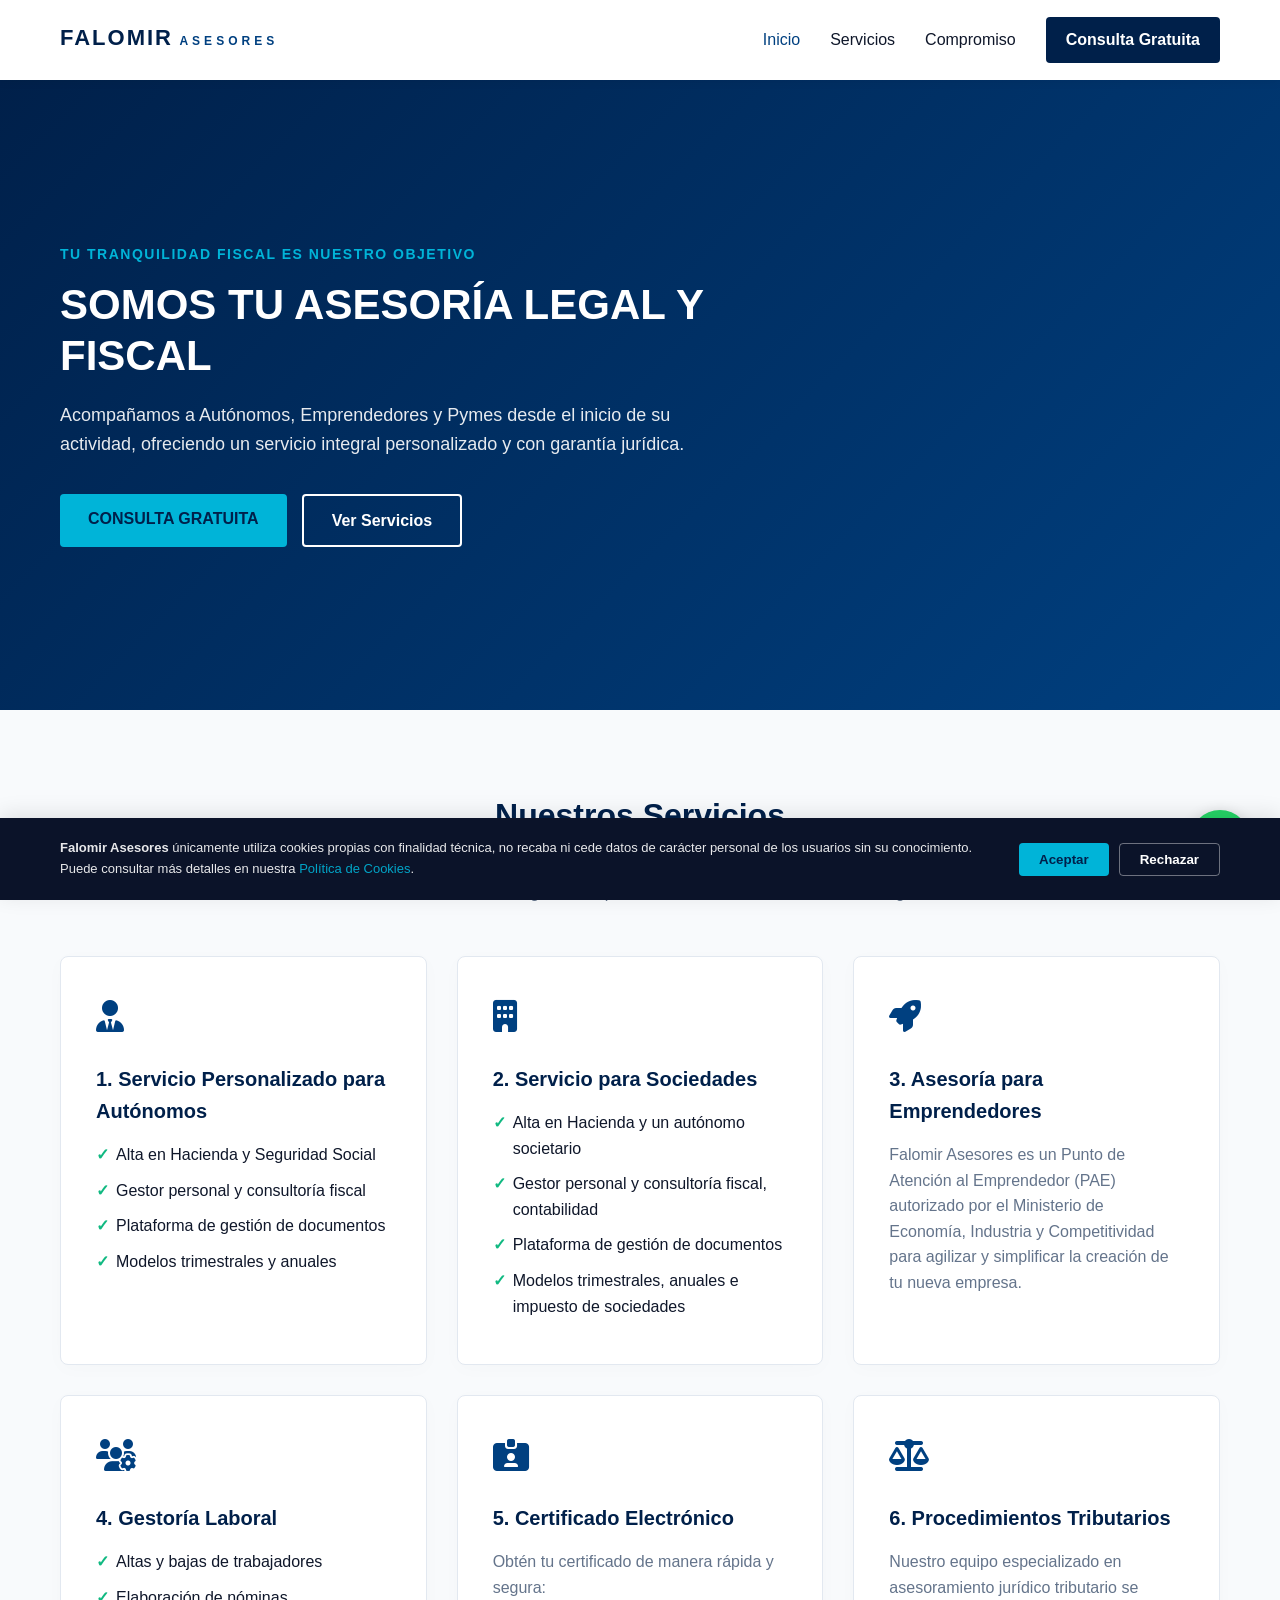
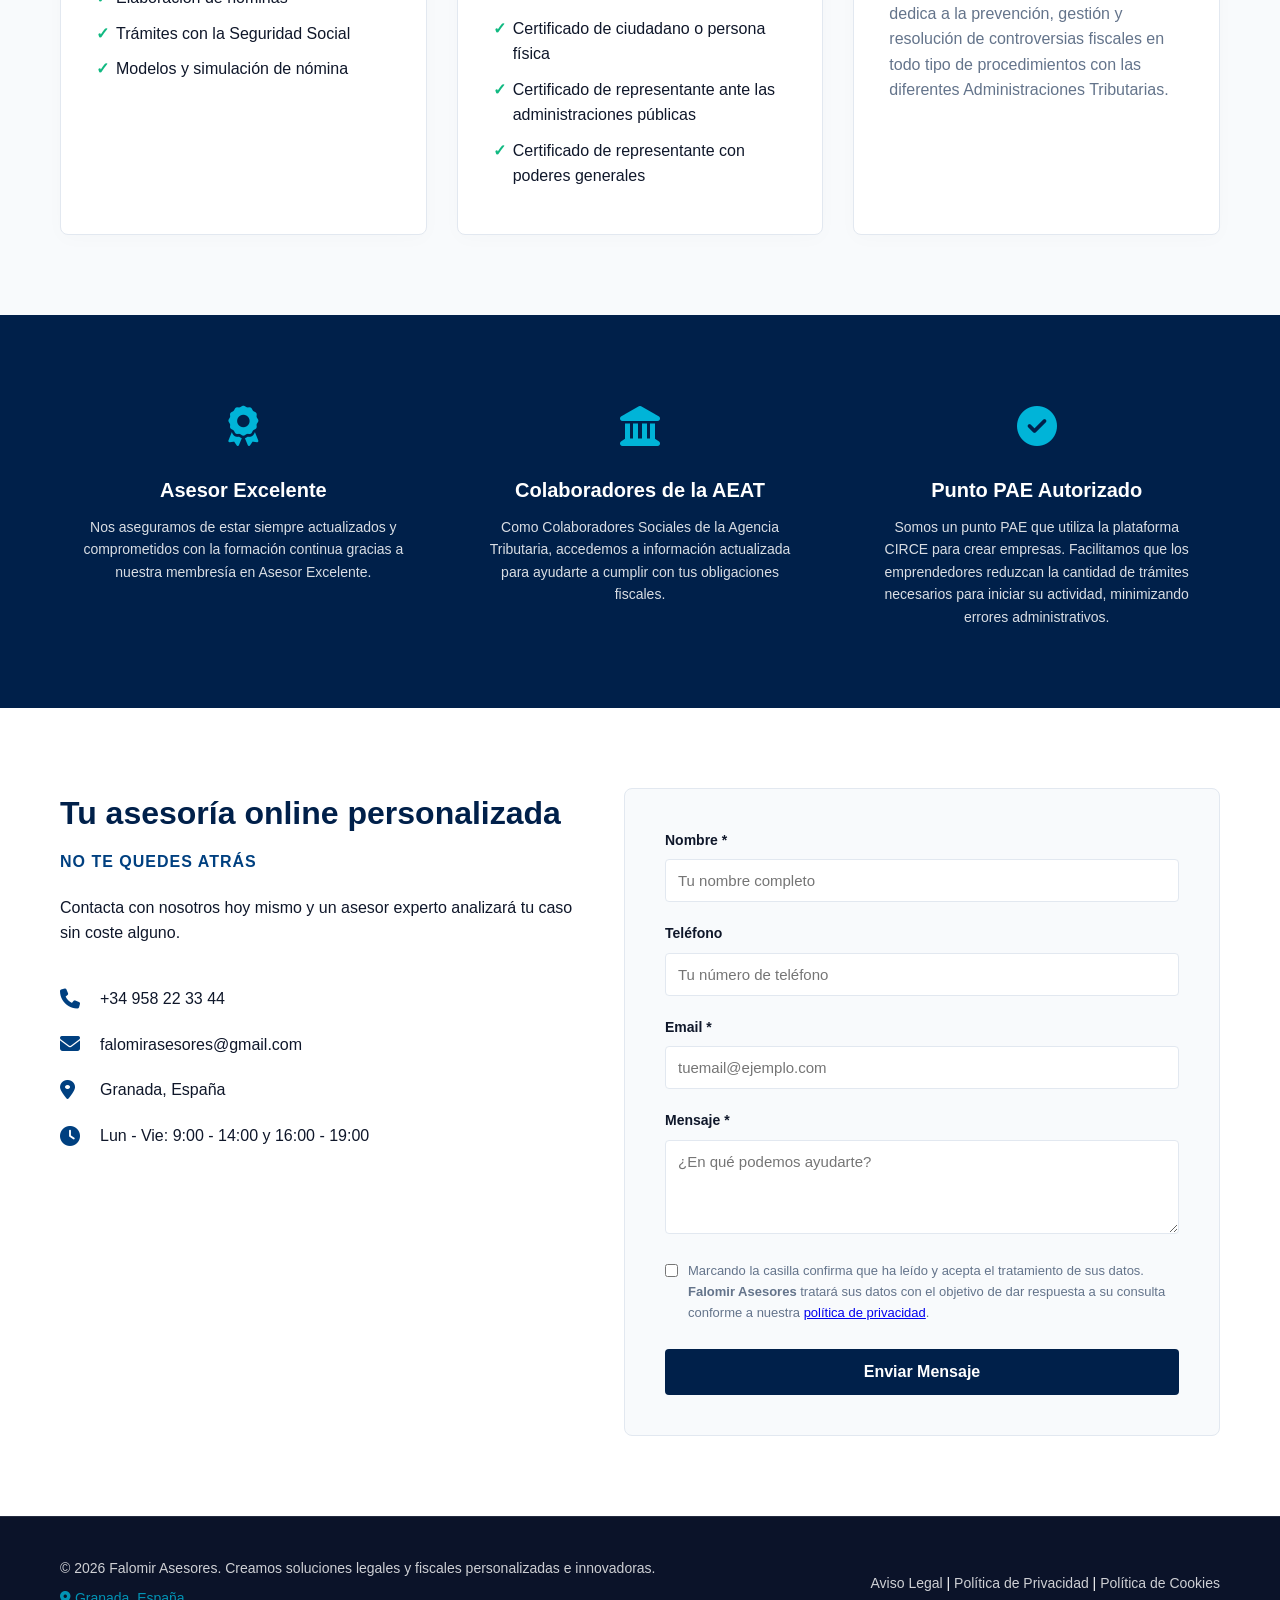
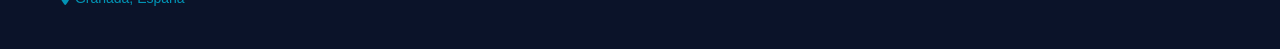
==== index.html @ 00d696ee "Add files via upload" ====
<!DOCTYPE html>
<html lang="es">
<head>
    <meta charset="UTF-8">
    <meta name="viewport" content="width=device-width, initial-scale=1.0">
    <title>Falomir Asesores | Asesoría Legal y Fiscal</title>
    <link rel="stylesheet" href="styles.css">
    <!-- FontAwesome for professional icons -->
    <link rel="stylesheet" href="https://cdnjs.cloudflare.com/ajax/libs/font-awesome/6.4.0/css/all.min.css">
</head>
<body>

    <!-- NAVBAR -->
    <header class="navbar">
        <div class="container nav-container">
            <a href="#" class="logo-container">
                <!-- If logo file is present use it, fallback to stylized text matching the provided image style -->
                <img src="logo.png" alt="Falomir Asesores" class="logo-img" onerror="this.style.display='none'; document.getElementById('logo-text').style.display='block';">
                <div id="logo-text" class="logo-fallback" style="display:none;">
                    <span class="brand-top">FALOMIR</span>
                    <span class="brand-bottom">ASESORES</span>
                </div>
            </a>
            <button class="menu-toggle" id="menu-toggle" aria-label="Abrir menú">
                <i class="fa-solid fa-bars"></i>
            </button>
            <nav class="nav-menu" id="nav-menu">
                <a href="#" class="nav-link active">Inicio</a>
                <a href="#servicios" class="nav-link">Servicios</a>
                <a href="#compromiso" class="nav-link">Compromiso</a>
                <a href="#contacto" class="nav-btn">Consulta Gratuita</a>
            </nav>
        </div>
    </header>

    <!-- HERO SECTION -->
    <section class="hero">
        <div class="container hero-container">
            <div class="hero-content">
                <span class="hero-tagline">Tu tranquilidad fiscal es nuestro objetivo</span>
                <h1>SOMOS TU ASESORÍA LEGAL Y FISCAL</h1>
                <p>Acompañamos a Autónomos, Emprendedores y Pymes desde el inicio de su actividad, ofreciendo un servicio integral personalizado y con garantía jurídica.</p>
                <div class="hero-buttons">
                    <a href="#contacto" class="btn btn-primary">CONSULTA GRATUITA</a>
                    <a href="#servicios" class="btn btn-secondary">Ver Servicios</a>
                </div>
            </div>
        </div>
    </section>

    <!-- SERVICES SECTION -->
    <section id="servicios" class="services">
        <div class="container">
            <div class="section-header">
                <h2>Nuestros Servicios</h2>
                <div class="header-line"></div>
                <p>Ofrecemos soluciones integrales adaptadas a las necesidades reales de tu negocio.</p>
            </div>
            
            <div class="services-grid">
                <!-- Service 1 -->
                <div class="service-card">
                    <div class="service-icon">
                        <i class="fa-solid fa-user-tie"></i>
                    </div>
                    <h3>1. Servicio Personalizado para Autónomos</h3>
                    <ul>
                        <li>Alta en Hacienda y Seguridad Social</li>
                        <li>Gestor personal y consultoría fiscal</li>
                        <li>Plataforma de gestión de documentos</li>
                        <li>Modelos trimestrales y anuales</li>
                    </ul>
                </div>

                <!-- Service 2 -->
                <div class="service-card">
                    <div class="service-icon">
                        <i class="fa-solid fa-building"></i>
                    </div>
                    <h3>2. Servicio para Sociedades</h3>
                    <ul>
                        <li>Alta en Hacienda y un autónomo societario</li>
                        <li>Gestor personal y consultoría fiscal, contabilidad</li>
                        <li>Plataforma de gestión de documentos</li>
                        <li>Modelos trimestrales, anuales e impuesto de sociedades</li>
                    </ul>
                </div>

                <!-- Service 3 -->
                <div class="service-card">
                    <div class="service-icon">
                        <i class="fa-solid fa-rocket"></i>
                    </div>
                    <h3>3. Asesoría para Emprendedores</h3>
                    <p class="service-text">Falomir Asesores es un Punto de Atención al Emprendedor (PAE) autorizado por el Ministerio de Economía, Industria y Competitividad para agilizar y simplificar la creación de tu nueva empresa.</p>
                </div>

                <!-- Service 4 -->
                <div class="service-card">
                    <div class="service-icon">
                        <i class="fa-solid fa-users-gear"></i>
                    </div>
                    <h3>4. Gestoría Laboral</h3>
                    <ul>
                        <li>Altas y bajas de trabajadores</li>
                        <li>Elaboración de nóminas</li>
                        <li>Trámites con la Seguridad Social</li>
                        <li>Modelos y simulación de nómina</li>
                    </ul>
                </div>

                <!-- Service 5 -->
                <div class="service-card">
                    <div class="service-icon">
                        <i class="fa-solid fa-id-card-clip"></i>
                    </div>
                    <h3>5. Certificado Electrónico</h3>
                    <p class="service-text">Obtén tu certificado de manera rápida y segura:</p>
                    <ul>
                        <li>Certificado de ciudadano o persona física</li>
                        <li>Certificado de representante ante las administraciones públicas</li>
                        <li>Certificado de representante con poderes generales</li>
                    </ul>
                </div>

                <!-- Service 6 -->
                <div class="service-card">
                    <div class="service-icon">
                        <i class="fa-solid fa-scale-balanced"></i>
                    </div>
                    <h3>6. Procedimientos Tributarios</h3>
                    <p class="service-text">Nuestro equipo especializado en asesoramiento jurídico tributario se dedica a la prevención, gestión y resolución de controversias fiscales en todo tipo de procedimientos con las diferentes Administraciones Tributarias.</p>
                </div>
            </div>
        </div>
    </section>

    <!-- TRUST & ACCREDITATIONS SECTION -->
    <section id="compromiso" class="compromiso">
        <div class="container">
            <div class="compromiso-grid">
                <div class="compromiso-card">
                    <div class="comp-icon"><i class="fa-solid fa-award"></i></div>
                    <h4>Asesor Excelente</h4>
                    <p>Nos aseguramos de estar siempre actualizados y comprometidos con la formación continua gracias a nuestra membresía en Asesor Excelente.</p>
                </div>
                <div class="compromiso-card">
                    <div class="comp-icon"><i class="fa-solid fa-landmark"></i></div>
                    <h4>Colaboradores de la AEAT</h4>
                    <p>Como Colaboradores Sociales de la Agencia Tributaria, accedemos a información actualizada para ayudarte a cumplir con tus obligaciones fiscales.</p>
                </div>
                <div class="compromiso-card">
                    <div class="comp-icon"><i class="fa-solid fa-circle-check"></i></div>
                    <h4>Punto PAE Autorizado</h4>
                    <p>Somos un punto PAE que utiliza la plataforma CIRCE para crear empresas. Facilitamos que los emprendedores reduzcan la cantidad de trámites necesarios para iniciar su actividad, minimizando errores administrativos.</p>
                </div>
            </div>
        </div>
    </section>

    <!-- CONTACT SECTION -->
    <section id="contacto" class="contacto-section">
        <div class="container contact-container">
            <div class="contact-info">
                <h2>Tu asesoría online personalizada</h2>
                <p class="lead-text">NO TE QUEDES ATRÁS</p>
                <p>Contacta con nosotros hoy mismo y un asesor experto analizará tu caso sin coste alguno.</p>
                
                <div class="contact-details">
                    <div class="detail-item">
                        <i class="fa-solid fa-phone"></i>
                        <span>+34 958 22 33 44</span>
                    </div>
                    <div class="detail-item">
                        <i class="fa-solid fa-envelope"></i>
                        <span>falomirasesores@gmail.com</span>
                    </div>
                    <div class="detail-item">
                        <i class="fa-solid fa-location-dot"></i>
                        <span>Granada, España</span>
                    </div>
                    <div class="detail-item">
                        <i class="fa-solid fa-clock"></i>
                        <span>Lun - Vie: 9:00 - 14:00 y 16:00 - 19:00</span>
                    </div>
                </div>
            </div>

            <div class="contact-form-container">
                <form id="lead-form" class="professional-form" onsubmit="handleFormSubmit(event)">
                    <div class="form-group">
                        <label for="nombre">Nombre *</label>
                        <input type="text" id="nombre" required placeholder="Tu nombre completo">
                    </div>
                    <div class="form-group">
                        <label for="telefono">Teléfono</label>
                        <input type="tel" id="telefono" placeholder="Tu número de teléfono">
                    </div>
                    <div class="form-group">
                        <label for="email">Email *</label>
                        <input type="email" id="email" required placeholder="tuemail@ejemplo.com">
                    </div>
                    <div class="form-group">
                        <label for="mensaje">Mensaje *</label>
                        <textarea id="mensaje" required rows="4" placeholder="¿En qué podemos ayudarte?"></textarea>
                    </div>
                    <div class="form-checkbox">
                        <input type="checkbox" id="rgpd" required>
                        <label for="rgpd">Marcando la casilla confirma que ha leído y acepta el tratamiento de sus datos. <strong>Falomir Asesores</strong> tratará sus datos con el objetivo de dar respuesta a su consulta conforme a nuestra <a href="politica-privacidad.html" target="_blank">política de privacidad</a>.</label>
                    </div>
                    <button type="submit" class="btn-submit">Enviar Mensaje</button>
                </form>

                <!-- SUCCESS ANIMATION OVERLAY -->
                <div id="success-overlay" class="success-overlay">
                    <div class="success-card">
                        <div class="success-icon-wrap">
                            <i class="fa-solid fa-circle-check"></i>
                        </div>
                        <h3>¡Mensaje Enviado!</h3>
                        <p>Gracias por contactar con Falomir Asesores. Tu consulta se ha registrado correctamente y nos pondremos en contacto contigo en la mayor brevedad posible.</p>
                        <button onclick="closeSuccess()" class="btn btn-primary">Entendido</button>
                    </div>
                </div>
            </div>
        </div>
    </section>

    <!-- FOOTER -->
    <footer>
        <div class="container footer-container">
            <div class="footer-left">
                <p>&copy; 2026 Falomir Asesores. Creamos soluciones legales y fiscales personalizadas e innovadoras.</p>
                <p class="location-tag"><i class="fa-solid fa-location-dot"></i> Granada, España</p>
            </div>
            <div class="footer-right">
                <a href="aviso-legal.html">Aviso Legal</a> | 
                <a href="politica-privacidad.html">Política de Privacidad</a> | 
                <a href="politica-cookies.html">Política de Cookies</a>
            </div>
        </div>
    </footer>

    <!-- FLOATING WHATSAPP BUTTON -->
    <a href="https://wa.me/34958223344?text=Hola,%20deseo%20realizar%20una%20consulta%20con%20Falomir%20Asesores." class="whatsapp-float" target="_blank" rel="noopener noreferrer" aria-label="Contacto por WhatsApp">
        <i class="fa-brands fa-whatsapp"></i>
        <span class="whatsapp-tooltip">¿Necesitas ayuda? Hablamos</span>
    </a>

    <!-- COOKIE BANNER -->
    <div id="cookie-banner" class="cookie-banner">
        <div class="cookie-content">
            <p><strong>Falomir Asesores</strong> únicamente utiliza cookies propias con finalidad técnica, no recaba ni cede datos de carácter personal de los usuarios sin su conocimiento. Puede consultar más detalles en nuestra <a href="politica-cookies.html">Política de Cookies</a>.</p>
            <div class="cookie-buttons">
                <button onclick="acceptCookies()" class="btn-cookie accept">Aceptar</button>
                <button onclick="rejectCookies()" class="btn-cookie reject">Rechazar</button>
            </div>
        </div>
    </div>

    <script src="script.js"></script>
</body>
</html>
---- styles.css ----
/* PALETA DE COLORES PREMIUM - INSPIRADO EN FALOMIR ASESORES NAVY BLUE */
:root {
    --primary-color: #00204a;      /* Azul marino profundo idéntico al logo */
    --secondary-color: #004080;    /* Azul medio corporativo */
    --accent-color: #00b4d8;       /* Azul claro acento */
    --text-dark: #0f172a;          /* Gris pizarra oscuro para texto */
    --text-light: #64748b;         /* Gris medio para descripciones */
    --bg-light: #f8fafc;           /* Fondo ultra claro limpio */
    --bg-white: #ffffff;
    --border-color: #e2e8f0;
    --success-color: #10b981;      /* Verde esmeralda profesional para éxito */
}

* {
    box-sizing: border-box;
    margin: 0;
    padding: 0;
    font-family: 'Segoe UI', Tahoma, Geneva, Verdana, sans-serif;
    scroll-behavior: smooth;
}

body {
    background-color: var(--bg-white);
    color: var(--text-dark);
    line-height: 1.6;
}

.container {
    width: 100%;
    max-width: 1200px;
    margin: 0 auto;
    padding: 0 20px;
}

/* NAVBAR */
.navbar {
    background-color: var(--bg-white);
    box-shadow: 0 2px 10px rgba(0,0,0,0.05);
    position: sticky;
    top: 0;
    z-index: 1000;
    height: 80px;
    display: flex;
    align-items: center;
}

.nav-container {
    display: flex;
    justify-content: space-between;
    align-items: center;
    width: 100%;
}

.logo-container {
    text-decoration: none;
    display: flex;
    align-items: center;
}

.logo-img {
    height: 50px;
    object-fit: contain;
}

.logo-fallback {
    display: flex;
    flex-direction: column;
    font-weight: 700;
    letter-spacing: 2px;
}

.brand-top {
    color: var(--primary-color);
    font-size: 22px;
    line-height: 1;
}

.brand-bottom {
    color: var(--secondary-color);
    font-size: 12px;
    letter-spacing: 4px;
    margin-top: 2px;
}

.nav-menu {
    display: flex;
    align-items: center;
    gap: 30px;
}

.nav-link {
    text-decoration: none;
    color: var(--text-dark);
    font-weight: 500;
    transition: color 0.3s;
}

.nav-link:hover, .nav-link.active {
    color: var(--secondary-color);
}

.nav-btn {
    text-decoration: none;
    background-color: var(--primary-color);
    color: white;
    padding: 10px 20px;
    border-radius: 4px;
    font-weight: 600;
    transition: background-color 0.3s;
}

.nav-btn:hover {
    background-color: var(--secondary-color);
}

.menu-toggle {
    display: none;
    background: none;
    border: none;
    font-size: 24px;
    color: var(--primary-color);
    cursor: pointer;
}

/* HERO SECTION */
.hero {
    background: linear-gradient(135deg, #00204a 0%, #004080 100%);
    color: white;
    padding: 100px 0;
    min-height: 70vh;
    display: flex;
    align-items: center;
}

.hero-content {
    max-width: 650px;
}

.hero-tagline {
    color: var(--accent-color);
    text-transform: uppercase;
    font-weight: 700;
    letter-spacing: 1.5px;
    font-size: 14px;
    display: block;
    margin-bottom: 15px;
}

.hero h1 {
    font-size: 42px;
    line-height: 1.2;
    margin-bottom: 20px;
    font-weight: 800;
}

.hero p {
    font-size: 18px;
    opacity: 0.9;
    margin-bottom: 35px;
}

.hero-buttons {
    display: flex;
    gap: 15px;
}

.btn {
    display: inline-block;
    padding: 12px 28px;
    border-radius: 4px;
    text-decoration: none;
    font-weight: 600;
    transition: all 0.3s;
    text-align: center;
}

.btn-primary {
    background-color: var(--accent-color);
    color: var(--primary-color);
}

.btn-primary:hover {
    background-color: #ffffff;
    color: var(--primary-color);
}

.btn-secondary {
    border: 2px solid white;
    color: white;
}

.btn-secondary:hover {
    background-color: white;
    color: var(--primary-color);
}

/* SERVICES SECTION */
.services {
    padding: 80px 0;
    background-color: var(--bg-light);
}

.section-header {
    text-align: center;
    margin-bottom: 50px;
}

.section-header h2 {
    font-size: 32px;
    color: var(--primary-color);
    margin-bottom: 15px;
}

.header-line {
    width: 60px;
    height: 4px;
    background-color: var(--secondary-color);
    margin: 0 auto 20px;
    border-radius: 2px;
}

.section-header p {
    color: var(--text-light);
}

.services-grid {
    display: grid;
    grid-template-columns: repeat(auto-fit, minmax(350px, 15fr));
    gap: 30px;
}

/* Fallback simple row/column structure for maximum reliability */
@media (min-width: 768px) {
    .services-grid {
        display: flex;
        flex-wrap: wrap;
    }
    .service-card {
        flex: 1 1 calc(33.333% - 20px);
    }
}
@media (max-width: 767px) {
    .services-grid {
        display: block;
    }
    .service-card {
        margin-bottom: 20px;
    }
}

.service-card {
    background-color: var(--bg-white);
    padding: 35px;
    border-radius: 8px;
    box-shadow: 0 4px 20px rgba(0,0,0,0.02);
    border: 1px solid var(--border-color);
    transition: transform 0.3s, box-shadow 0.3s;
}

.service-card:hover {
    transform: translateY(-5px);
    box-shadow: 0 10px 30px rgba(0,0,0,0.06);
}

.service-icon {
    font-size: 32px;
    color: var(--secondary-color);
    margin-bottom: 20px;
}

.service-card h3 {
    font-size: 20px;
    color: var(--primary-color);
    margin-bottom: 15px;
}

.service-card ul {
    list-style-type: none;
}

.service-card ul li {
    margin-bottom: 10px;
    padding-left: 20px;
    position: relative;
    color: var(--text-dark);
}

.service-card ul li::before {
    content: "✓";
    position: absolute;
    left: 0;
    color: var(--success-color);
    font-weight: bold;
}

.service-text {
    color: var(--text-light);
    margin-bottom: 15px;
}

/* COMPROMISO / BADGES */
.compromiso {
    padding: 60px 0;
    background-color: var(--primary-color);
    color: white;
}

@media (min-width: 768px) {
    .compromiso-grid {
        display: flex;
        gap: 30px;
    }
    .compromiso-card {
        flex: 1;
    }
}
@media (max-width: 767px) {
    .compromiso-card {
        margin-bottom: 30px;
    }
}

.compromiso-card {
    text-align: center;
    padding: 20px;
}

.comp-icon {
    font-size: 40px;
    color: var(--accent-color);
    margin-bottom: 15px;
}

.compromiso-card h4 {
    font-size: 20px;
    margin-bottom: 10px;
}

.compromiso-card p {
    font-size: 14px;
    opacity: 0.85;
}

/* CONTACT SECTION */
.contacto-section {
    padding: 80px 0;
    background-color: var(--bg-white);
}

@media (min-width: 768px) {
    .contact-container {
        display: flex;
        gap: 50px;
        align-items: flex-start;
    }
    .contact-info, .contact-form-container {
        flex: 1;
    }
}

.contact-info h2 {
    font-size: 32px;
    color: var(--primary-color);
    margin-bottom: 10px;
}

.lead-text {
    font-weight: 700;
    color: var(--secondary-color);
    letter-spacing: 1px;
    margin-bottom: 20px;
}

.contact-details {
    margin-top: 40px;
}

.detail-item {
    display: flex;
    align-items: center;
    gap: 15px;
    margin-bottom: 20px;
    font-size: 16px;
}

.detail-item i {
    color: var(--secondary-color);
    font-size: 20px;
    width: 25px;
}

/* FORM STYLING */
.contact-form-container {
    position: relative;
    background-color: var(--bg-light);
    padding: 40px;
    border-radius: 8px;
    border: 1px solid var(--border-color);
}

.form-group {
    margin-bottom: 20px;
}

.form-group label {
    display: block;
    margin-bottom: 8px;
    font-weight: 600;
    font-size: 14px;
}

.form-group input, .form-group textarea {
    width: 100%;
    padding: 12px;
    border: 1px solid var(--border-color);
    border-radius: 4px;
    background-color: var(--bg-white);
    font-size: 15px;
    transition: border-color 0.3s;
}

.form-group input:focus, .form-group textarea:focus {
    outline: none;
    border-color: var(--secondary-color);
}

.form-checkbox {
    display: flex;
    align-items: flex-start;
    gap: 10px;
    margin-bottom: 25px;
    font-size: 13px;
    color: var(--text-light);
}

.form-checkbox input {
    margin-top: 3px;
}

.btn-submit {
    width: 100%;
    background-color: var(--primary-color);
    color: white;
    padding: 14px;
    border: none;
    border-radius: 4px;
    font-weight: 700;
    font-size: 16px;
    cursor: pointer;
    transition: background-color 0.3s;
}

.btn-submit:hover {
    background-color: var(--secondary-color);
}

/* SUCCESS ANIMATION OVERLAY */
.success-overlay {
    display: none;
    position: absolute;
    top: 0;
    left: 0;
    width: 100%;
    height: 100%;
    background-color: rgba(255,255,255,0.98);
    border-radius: 8px;
    align-items: center;
    justify-content: center;
    padding: 30px;
    text-align: center;
    z-index: 10;
}

.success-overlay.active {
    display: flex;
    animation: fadeIn 0.3s ease-in-out;
}

.success-card {
    max-width: 400px;
}

.success-icon-wrap {
    font-size: 60px;
    color: var(--success-color);
    margin-bottom: 20px;
    animation: scaleUp 0.4s cubic-bezier(0.175, 0.885, 0.32, 1.275);
}

.success-card h3 {
    font-size: 24px;
    color: var(--primary-color);
    margin-bottom: 10px;
}

.success-card p {
    color: var(--text-light);
    margin-bottom: 25px;
    font-size: 14px;
}

@keyframes fadeIn {
    from { opacity: 0; }
    to { opacity: 1; }
}

@keyframes scaleUp {
    from { transform: scale(0); }
    to { transform: scale(1); }
}

/* FOOTER */
footer {
    background-color: #0b1329;
    color: white;
    padding: 40px 0;
    font-size: 14px;
    border-top: 1px solid rgba(255,255,255,0.1);
}

.footer-container {
    display: flex;
    justify-content: space-between;
    align-items: center;
    flex-wrap: wrap;
    gap: 20px;
}

.footer-left p {
    opacity: 0.8;
}

.location-tag {
    margin-top: 8px;
    color: var(--accent-color);
    font-weight: 500;
}

.footer-right a {
    color: white;
    text-decoration: none;
    opacity: 0.8;
    transition: opacity 0.3s;
}

.footer-right a:hover {
    opacity: 1;
    text-decoration: underline;
}

/* FLOATING WHATSAPP */
.whatsapp-float {
    position: fixed;
    bottom: 30px;
    right: 30px;
    background-color: #25d366;
    color: white;
    width: 60px;
    height: 60px;
    border-radius: 50%;
    display: flex;
    align-items: center;
    justify-content: center;
    font-size: 32px;
    box-shadow: 0 4px 15px rgba(0,0,0,0.2);
    z-index: 999;
    text-decoration: none;
    transition: transform 0.3s;
}

.whatsapp-float:hover {
    transform: scale(1.1);
}

.whatsapp-tooltip {
    position: absolute;
    right: 75px;
    background-color: var(--primary-color);
    color: white;
    font-size: 12px;
    padding: 8px 15px;
    border-radius: 20px;
    white-space: nowrap;
    pointer-events: none;
    box-shadow: 0 2px 10px rgba(0,0,0,0.1);
    opacity: 0;
    transition: opacity 0.3s;
}

.whatsapp-float:hover .whatsapp-tooltip {
    opacity: 1;
}

/* COOKIE BANNER */
.cookie-banner {
    position: fixed;
    bottom: 0;
    left: 0;
    width: 100%;
    background-color: #0b1329;
    color: white;
    padding: 20px 0;
    box-shadow: 0 -4px 20px rgba(0,0,0,0.1);
    z-index: 10000;
    display: none;
}

.cookie-content {
    max-width: 1200px;
    margin: 0 auto;
    padding: 0 20px;
    display: flex;
    justify-content: space-between;
    align-items: center;
    flex-wrap: wrap;
    gap: 20px;
    font-size: 13px;
}

.cookie-content p {
    flex: 1;
    min-width: 300px;
    opacity: 0.9;
}

.cookie-content a {
    color: var(--accent-color);
    text-decoration: none;
}

.cookie-buttons {
    display: flex;
    gap: 10px;
}

.btn-cookie {
    padding: 8px 20px;
    border: none;
    border-radius: 4px;
    font-weight: 600;
    cursor: pointer;
    transition: opacity 0.3s;
}

.btn-cookie.accept {
    background-color: var(--accent-color);
    color: var(--primary-color);
}

.btn-cookie.reject {
    background-color: transparent;
    border: 1px solid rgba(255,255,255,0.4);
    color: white;
}

.btn-cookie:hover {
    opacity: 0.9;
}

/* MOBILE RESPONSIVENESS */
@media (max-width: 768px) {
    .menu-toggle {
        display: block;
    }
    
    .nav-menu {
        display: none;
        position: absolute;
        top: 80px;
        left: 0;
        width: 100%;
        background-color: var(--bg-white);
        flex-direction: column;
        padding: 20px;
        box-shadow: 0 4px 10px rgba(0,0,0,0.05);
        gap: 15px;
    }
    
    .nav-menu.active {
        display: flex;
    }
    
    .hero h1 {
        font-size: 32px;
    }
    
    .footer-container {
        flex-direction: column;
        text-align: center;
    }
}
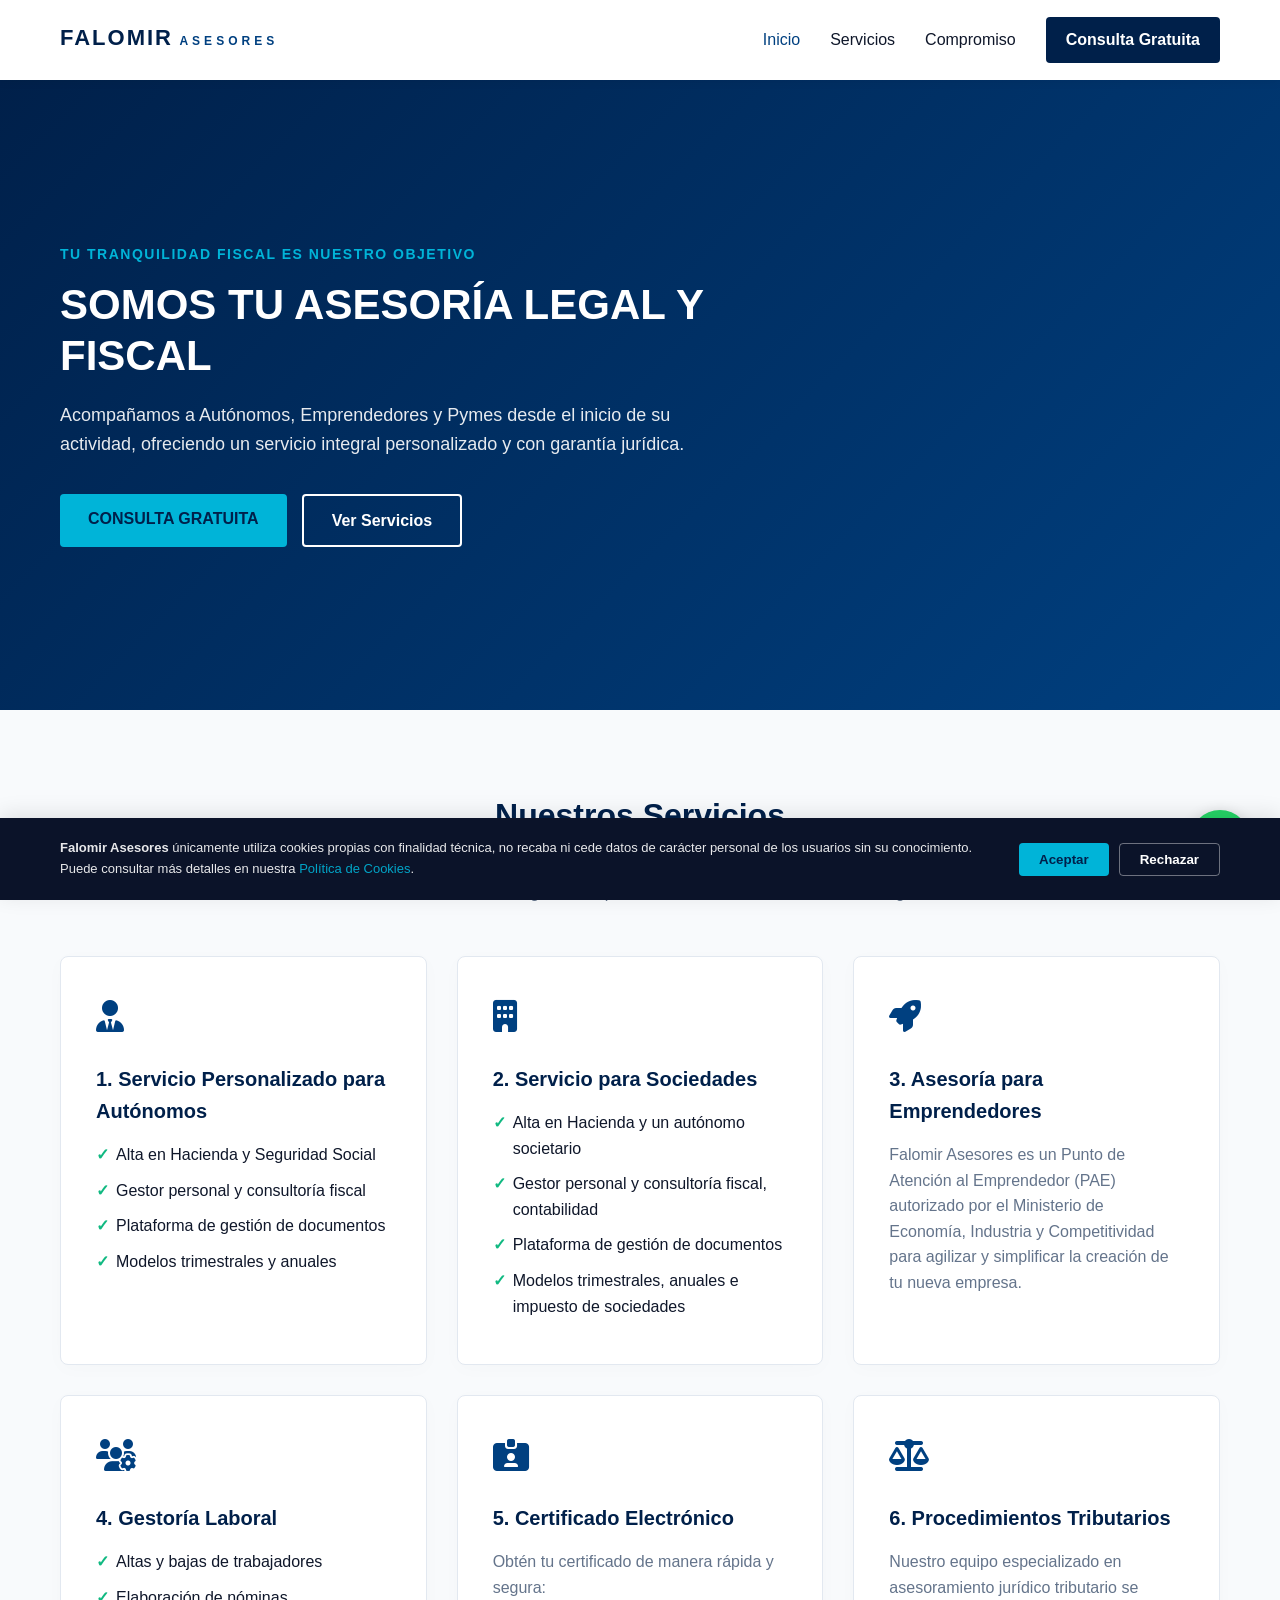
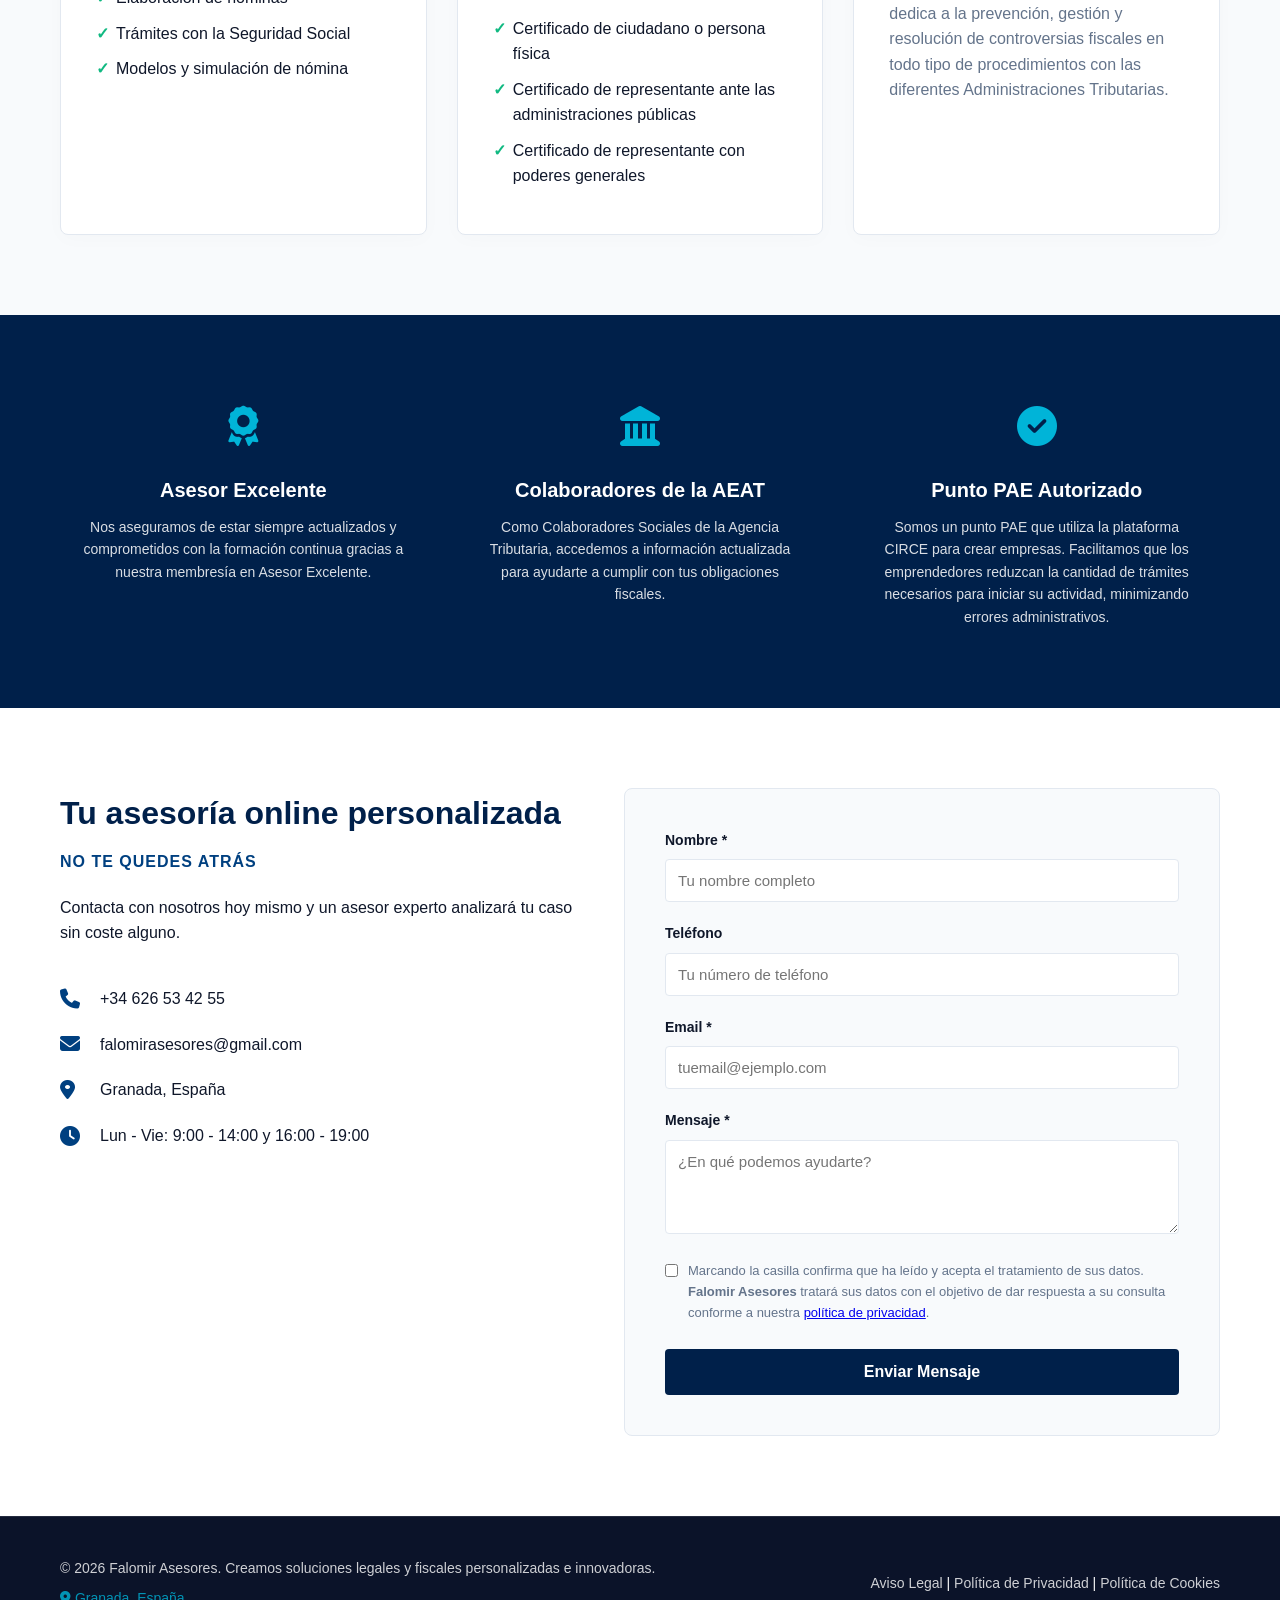
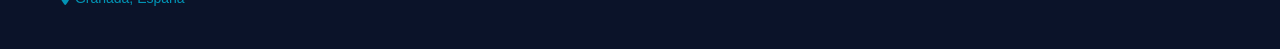
==== commit aa224fe1: "Update index.html" ====
--- a/index.html
+++ b/index.html
@@ -169,7 +169,7 @@
                 <div class="contact-details">
                     <div class="detail-item">
                         <i class="fa-solid fa-phone"></i>
-                        <span>+34 958 22 33 44</span>
+                        <span>+34 626 53 42 55</span>
                     </div>
                     <div class="detail-item">
                         <i class="fa-solid fa-envelope"></i>
@@ -260,4 +260,4 @@
 
     <script src="script.js"></script>
 </body>
-</html>
+</html> 
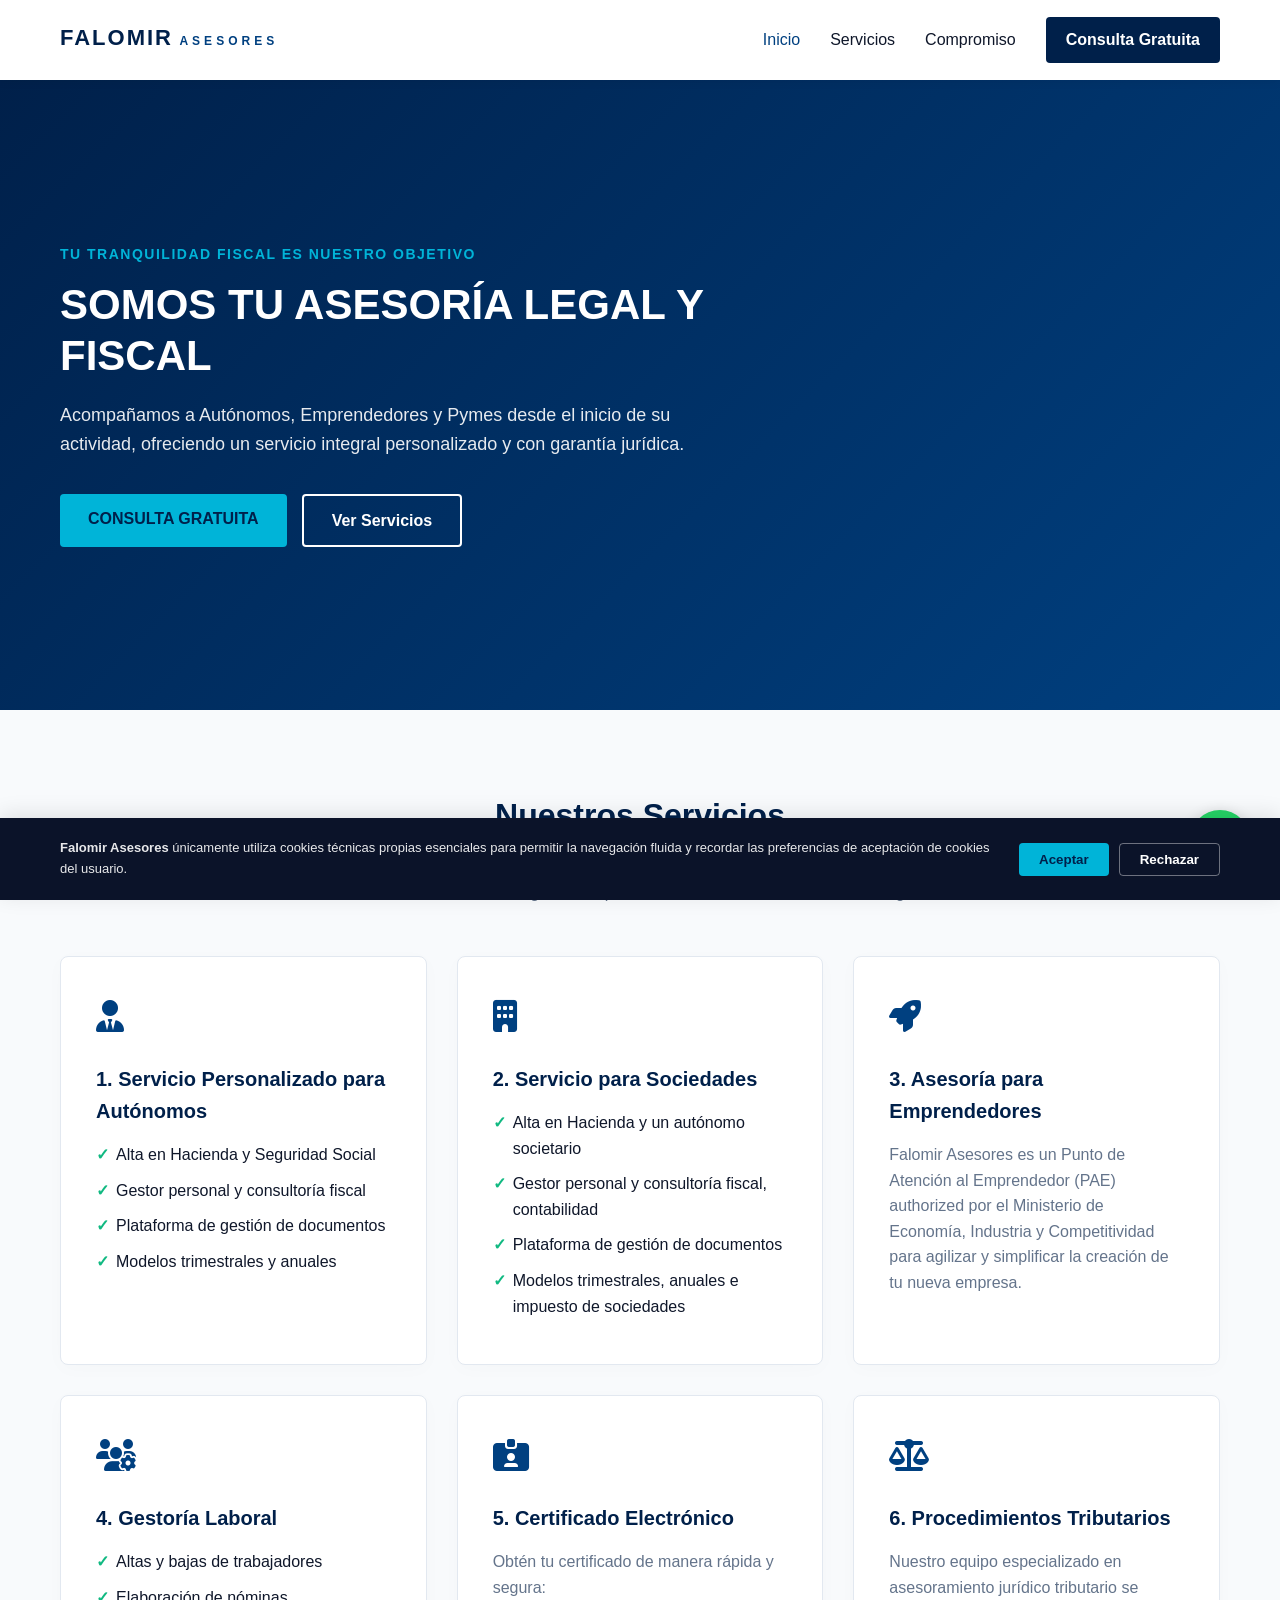
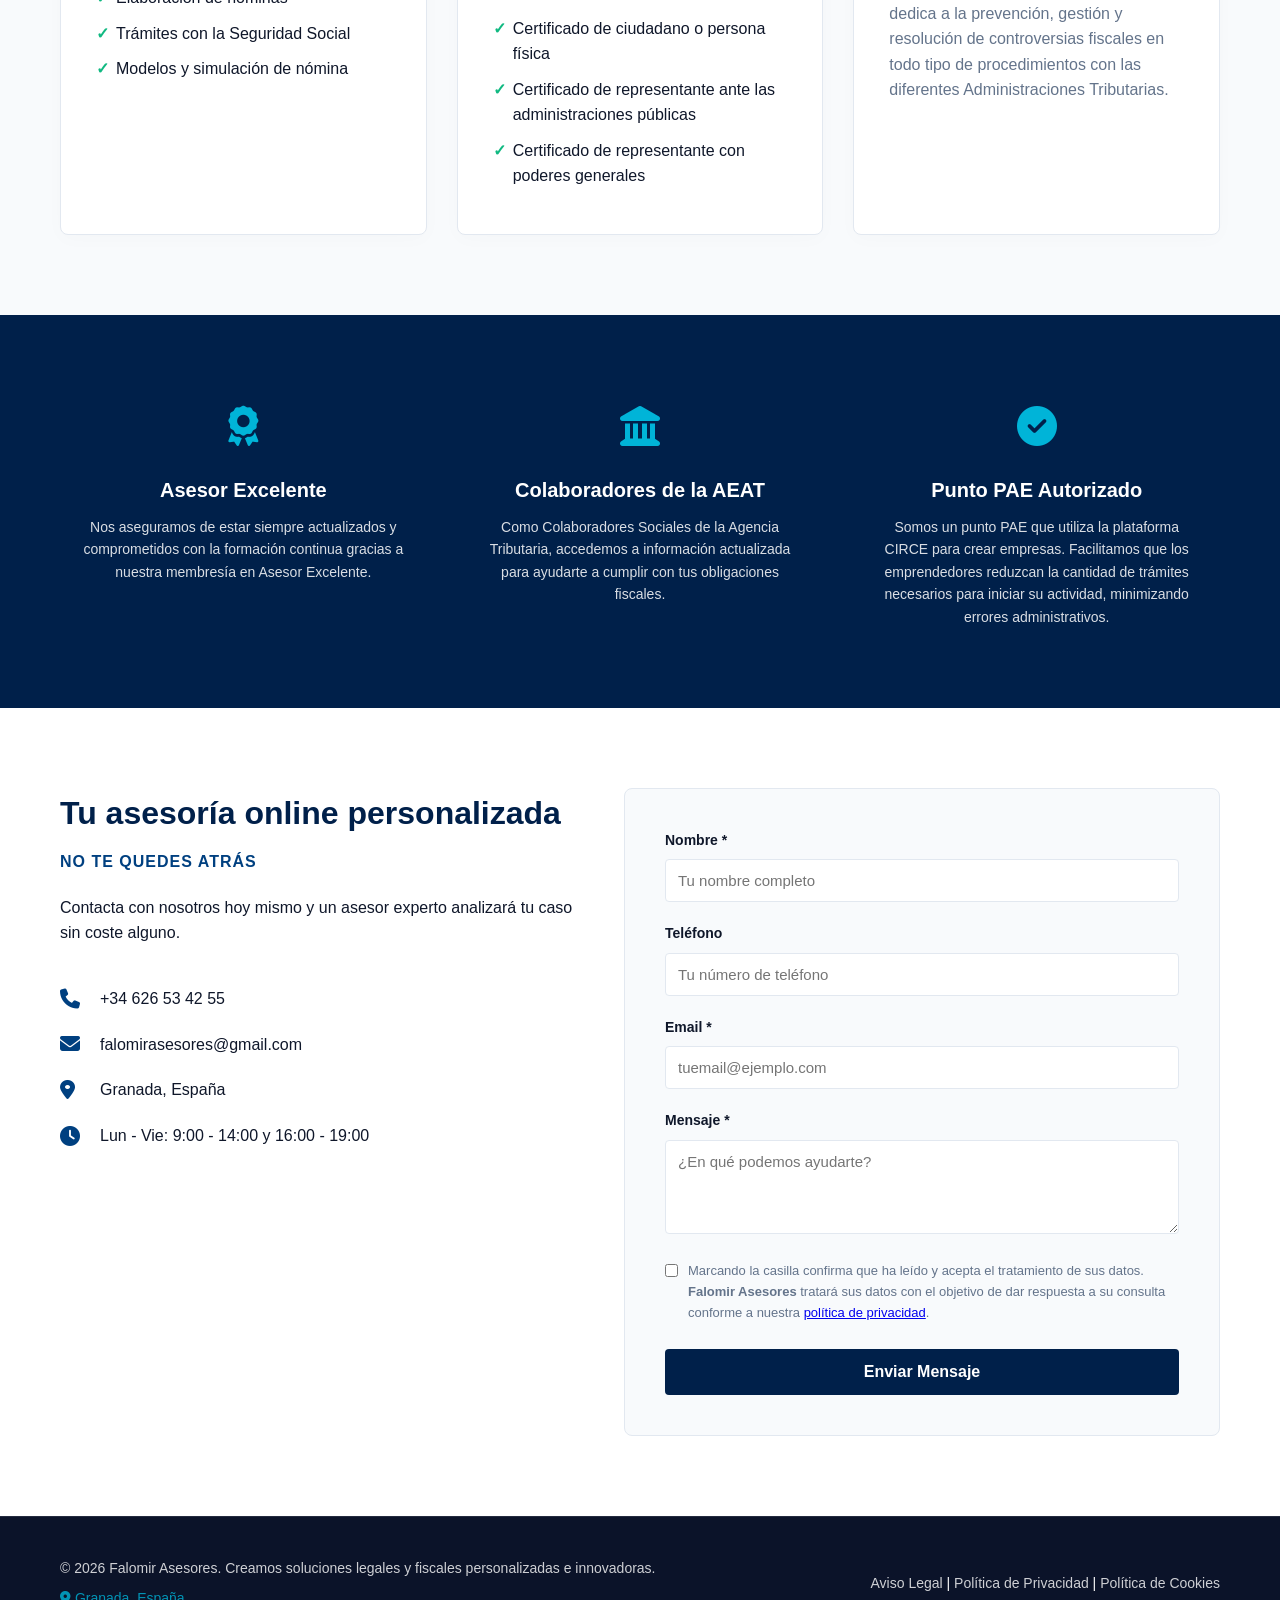
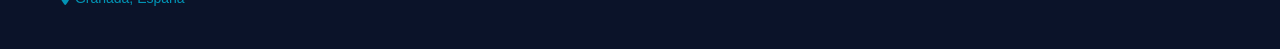
==== commit 85a8fe07: "Update index.html" ====
--- a/index.html
+++ b/index.html
@@ -4,17 +4,15 @@
     <meta charset="UTF-8">
     <meta name="viewport" content="width=device-width, initial-scale=1.0">
     <title>Falomir Asesores | Asesoría Legal y Fiscal</title>
+    <link rel="icon" href="favicon.png" type="image/png">
     <link rel="stylesheet" href="styles.css">
-    <!-- FontAwesome for professional icons -->
     <link rel="stylesheet" href="https://cdnjs.cloudflare.com/ajax/libs/font-awesome/6.4.0/css/all.min.css">
 </head>
 <body>
 
-    <!-- NAVBAR -->
     <header class="navbar">
         <div class="container nav-container">
             <a href="#" class="logo-container">
-                <!-- If logo file is present use it, fallback to stylized text matching the provided image style -->
                 <img src="logo.png" alt="Falomir Asesores" class="logo-img" onerror="this.style.display='none'; document.getElementById('logo-text').style.display='block';">
                 <div id="logo-text" class="logo-fallback" style="display:none;">
                     <span class="brand-top">FALOMIR</span>
@@ -33,7 +31,6 @@
         </div>
     </header>
 
-    <!-- HERO SECTION -->
     <section class="hero">
         <div class="container hero-container">
             <div class="hero-content">
@@ -48,7 +45,6 @@
         </div>
     </section>
 
-    <!-- SERVICES SECTION -->
     <section id="servicios" class="services">
         <div class="container">
             <div class="section-header">
@@ -58,7 +54,6 @@
             </div>
             
             <div class="services-grid">
-                <!-- Service 1 -->
                 <div class="service-card">
                     <div class="service-icon">
                         <i class="fa-solid fa-user-tie"></i>
@@ -72,7 +67,6 @@
                     </ul>
                 </div>
 
-                <!-- Service 2 -->
                 <div class="service-card">
                     <div class="service-icon">
                         <i class="fa-solid fa-building"></i>
@@ -86,16 +80,14 @@
                     </ul>
                 </div>
 
-                <!-- Service 3 -->
                 <div class="service-card">
                     <div class="service-icon">
                         <i class="fa-solid fa-rocket"></i>
                     </div>
                     <h3>3. Asesoría para Emprendedores</h3>
-                    <p class="service-text">Falomir Asesores es un Punto de Atención al Emprendedor (PAE) autorizado por el Ministerio de Economía, Industria y Competitividad para agilizar y simplificar la creación de tu nueva empresa.</p>
-                </div>
-
-                <!-- Service 4 -->
+                    <p class="service-text">Falomir Asesores es un Punto de Atención al Emprendedor (PAE) authorized por el Ministerio de Economía, Industria y Competitividad para agilizar y simplificar la creación de tu nueva empresa.</p>
+                </div>
+
                 <div class="service-card">
                     <div class="service-icon">
                         <i class="fa-solid fa-users-gear"></i>
@@ -109,7 +101,6 @@
                     </ul>
                 </div>
 
-                <!-- Service 5 -->
                 <div class="service-card">
                     <div class="service-icon">
                         <i class="fa-solid fa-id-card-clip"></i>
@@ -123,7 +114,6 @@
                     </ul>
                 </div>
 
-                <!-- Service 6 -->
                 <div class="service-card">
                     <div class="service-icon">
                         <i class="fa-solid fa-scale-balanced"></i>
@@ -135,7 +125,6 @@
         </div>
     </section>
 
-    <!-- TRUST & ACCREDITATIONS SECTION -->
     <section id="compromiso" class="compromiso">
         <div class="container">
             <div class="compromiso-grid">
@@ -158,7 +147,6 @@
         </div>
     </section>
 
-    <!-- CONTACT SECTION -->
     <section id="contacto" class="contacto-section">
         <div class="container contact-container">
             <div class="contact-info">
@@ -211,7 +199,6 @@
                     <button type="submit" class="btn-submit">Enviar Mensaje</button>
                 </form>
 
-                <!-- SUCCESS ANIMATION OVERLAY -->
                 <div id="success-overlay" class="success-overlay">
                     <div class="success-card">
                         <div class="success-icon-wrap">
@@ -226,7 +213,6 @@
         </div>
     </section>
 
-    <!-- FOOTER -->
     <footer>
         <div class="container footer-container">
             <div class="footer-left">
@@ -241,16 +227,14 @@
         </div>
     </footer>
 
-    <!-- FLOATING WHATSAPP BUTTON -->
-    <a href="https://wa.me/34958223344?text=Hola,%20deseo%20realizar%20una%20consulta%20con%20Falomir%20Asesores." class="whatsapp-float" target="_blank" rel="noopener noreferrer" aria-label="Contacto por WhatsApp">
+    <a href="https://wa.me/34626534255?text=Hola,%20deseo%20realizar%20una%20consulta%20con%20Falomir%20Asesores." class="whatsapp-float" target="_blank" rel="noopener noreferrer" aria-label="Contacto por WhatsApp">
         <i class="fa-brands fa-whatsapp"></i>
         <span class="whatsapp-tooltip">¿Necesitas ayuda? Hablamos</span>
     </a>
 
-    <!-- COOKIE BANNER -->
     <div id="cookie-banner" class="cookie-banner">
         <div class="cookie-content">
-            <p><strong>Falomir Asesores</strong> únicamente utiliza cookies propias con finalidad técnica, no recaba ni cede datos de carácter personal de los usuarios sin su conocimiento. Puede consultar más detalles en nuestra <a href="politica-cookies.html">Política de Cookies</a>.</p>
+            <p><strong>Falomir Asesores</strong> únicamente utiliza cookies técnicas propias esenciales para permitir la navegación fluida y recordar las preferencias de aceptación de cookies del usuario.</p>
             <div class="cookie-buttons">
                 <button onclick="acceptCookies()" class="btn-cookie accept">Aceptar</button>
                 <button onclick="rejectCookies()" class="btn-cookie reject">Rechazar</button>
@@ -260,4 +244,4 @@
 
     <script src="script.js"></script>
 </body>
-</html> 
+</html>
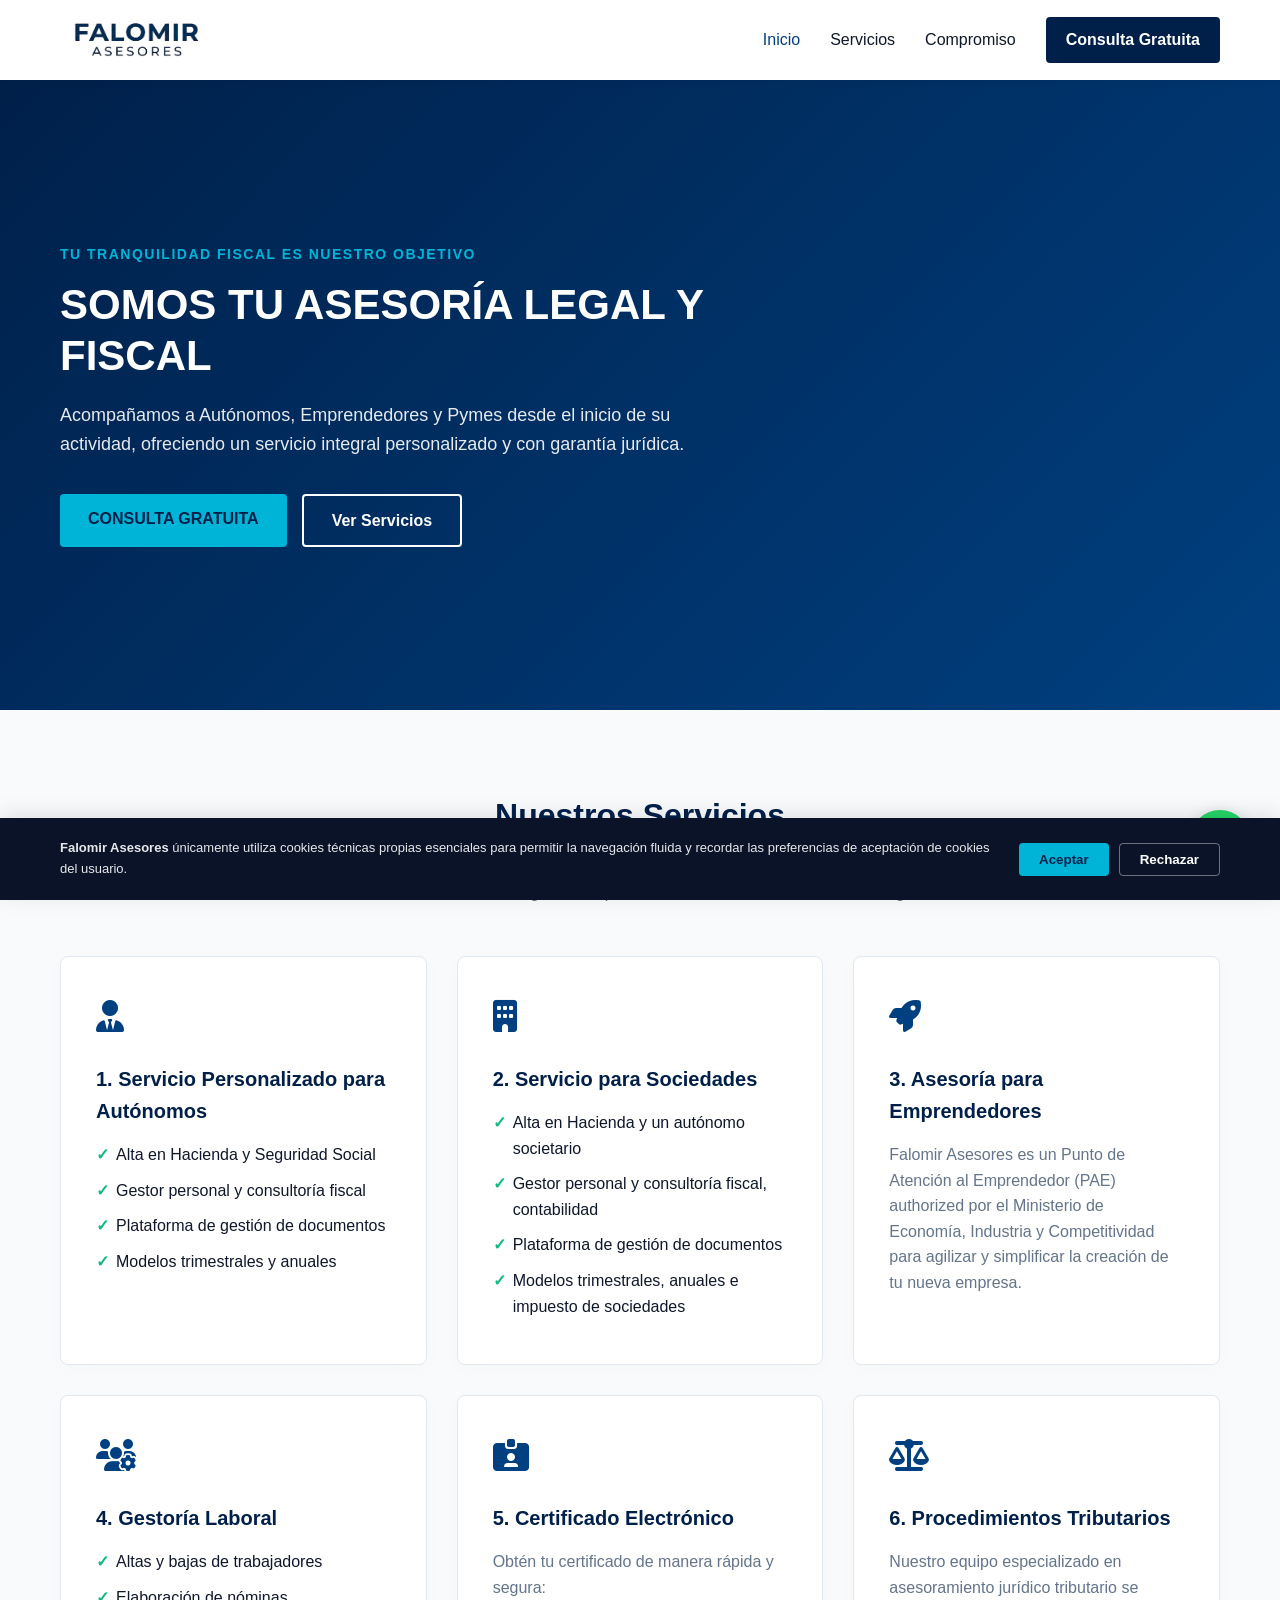
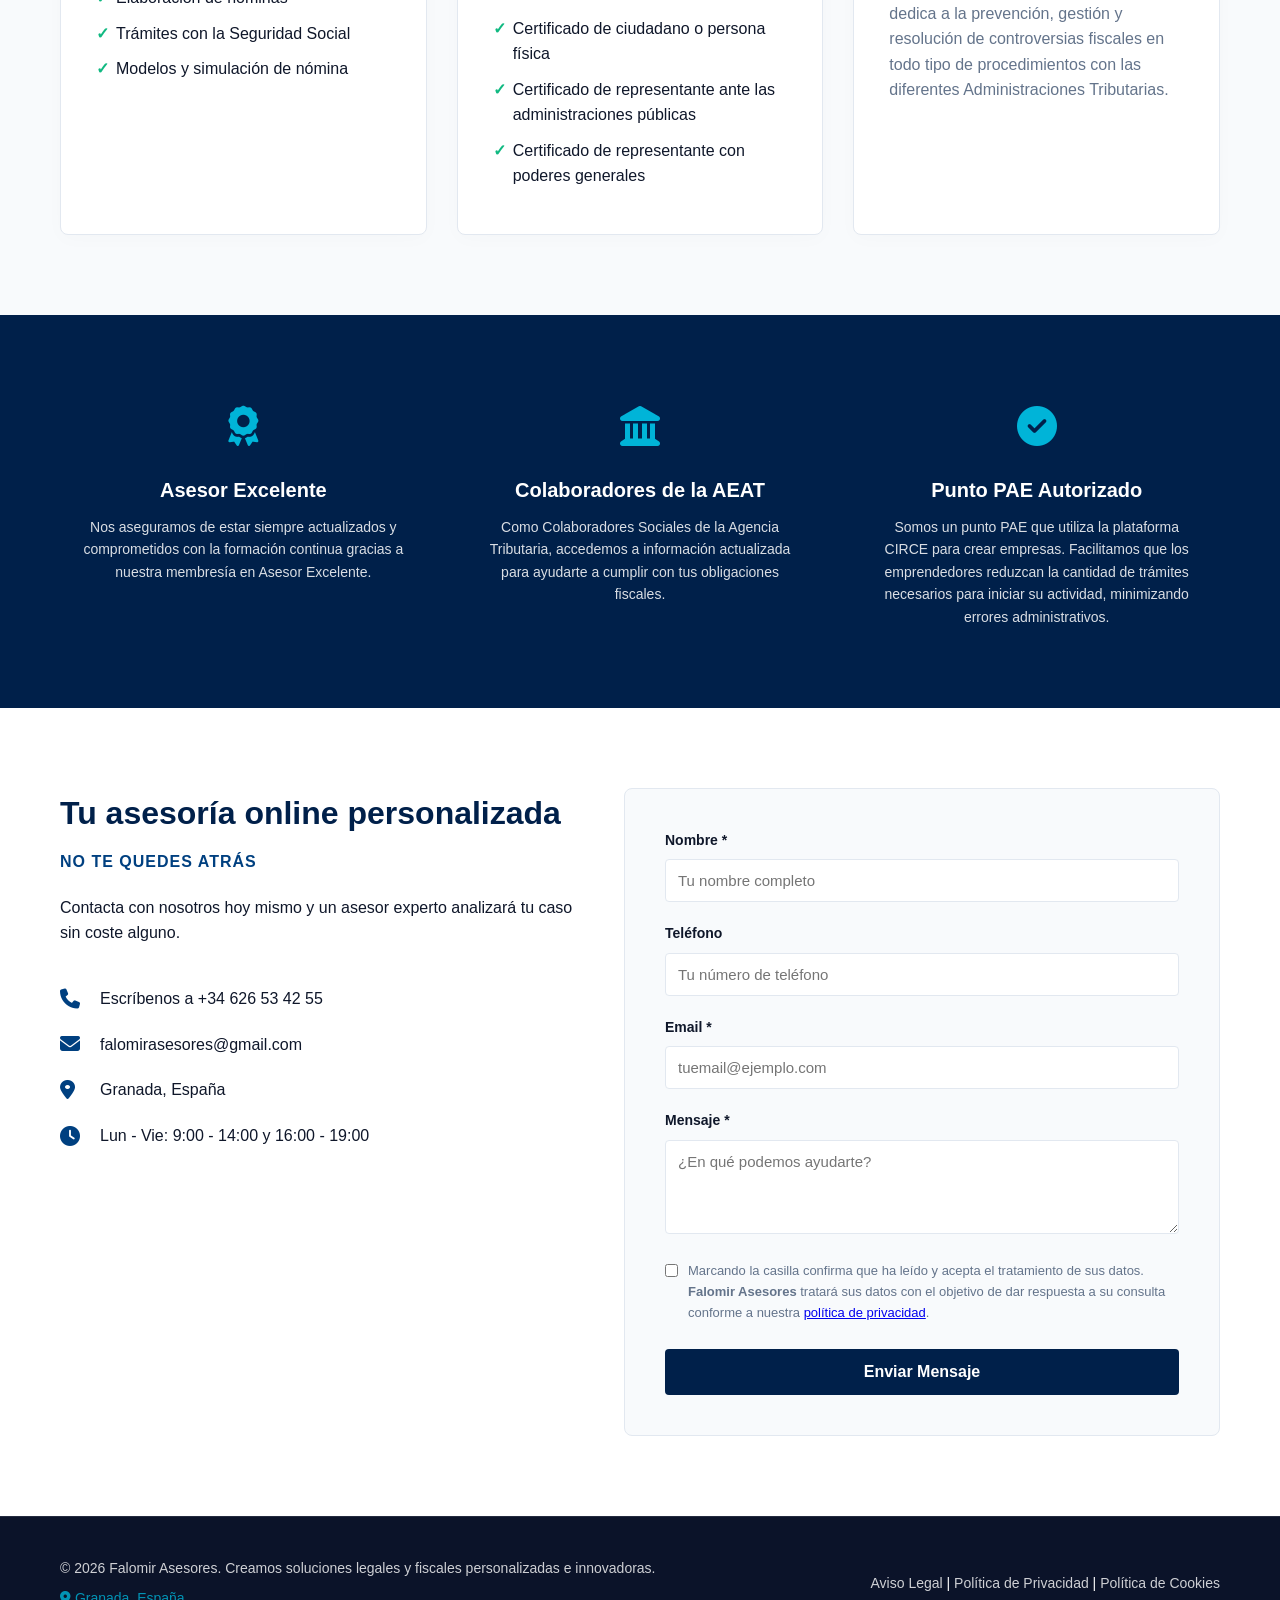
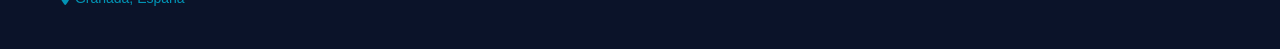
==== commit 9241f87d: "Update index.html" ====
--- a/index.html
+++ b/index.html
@@ -157,7 +157,7 @@
                 <div class="contact-details">
                     <div class="detail-item">
                         <i class="fa-solid fa-phone"></i>
-                        <span>+34 626 53 42 55</span>
+                        <span> Escríbenos a +34 626 53 42 55</span>
                     </div>
                     <div class="detail-item">
                         <i class="fa-solid fa-envelope"></i>
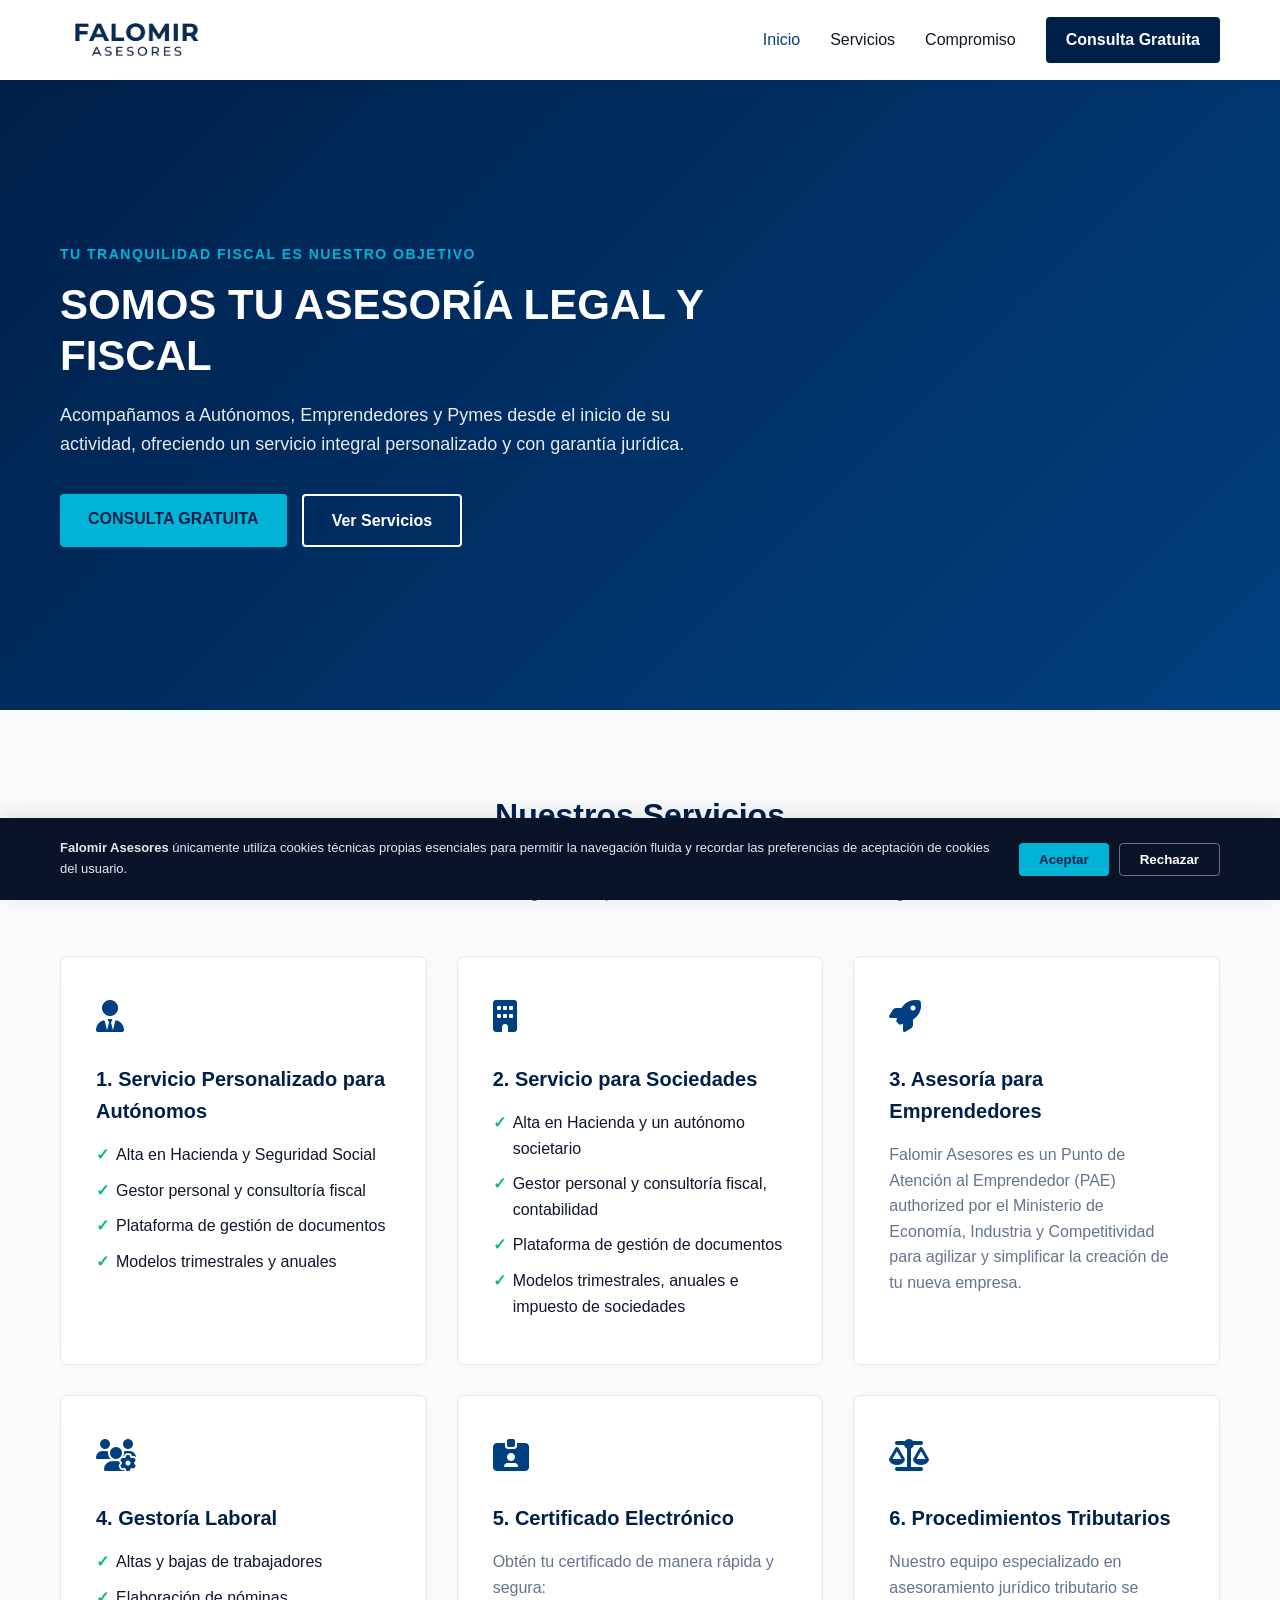
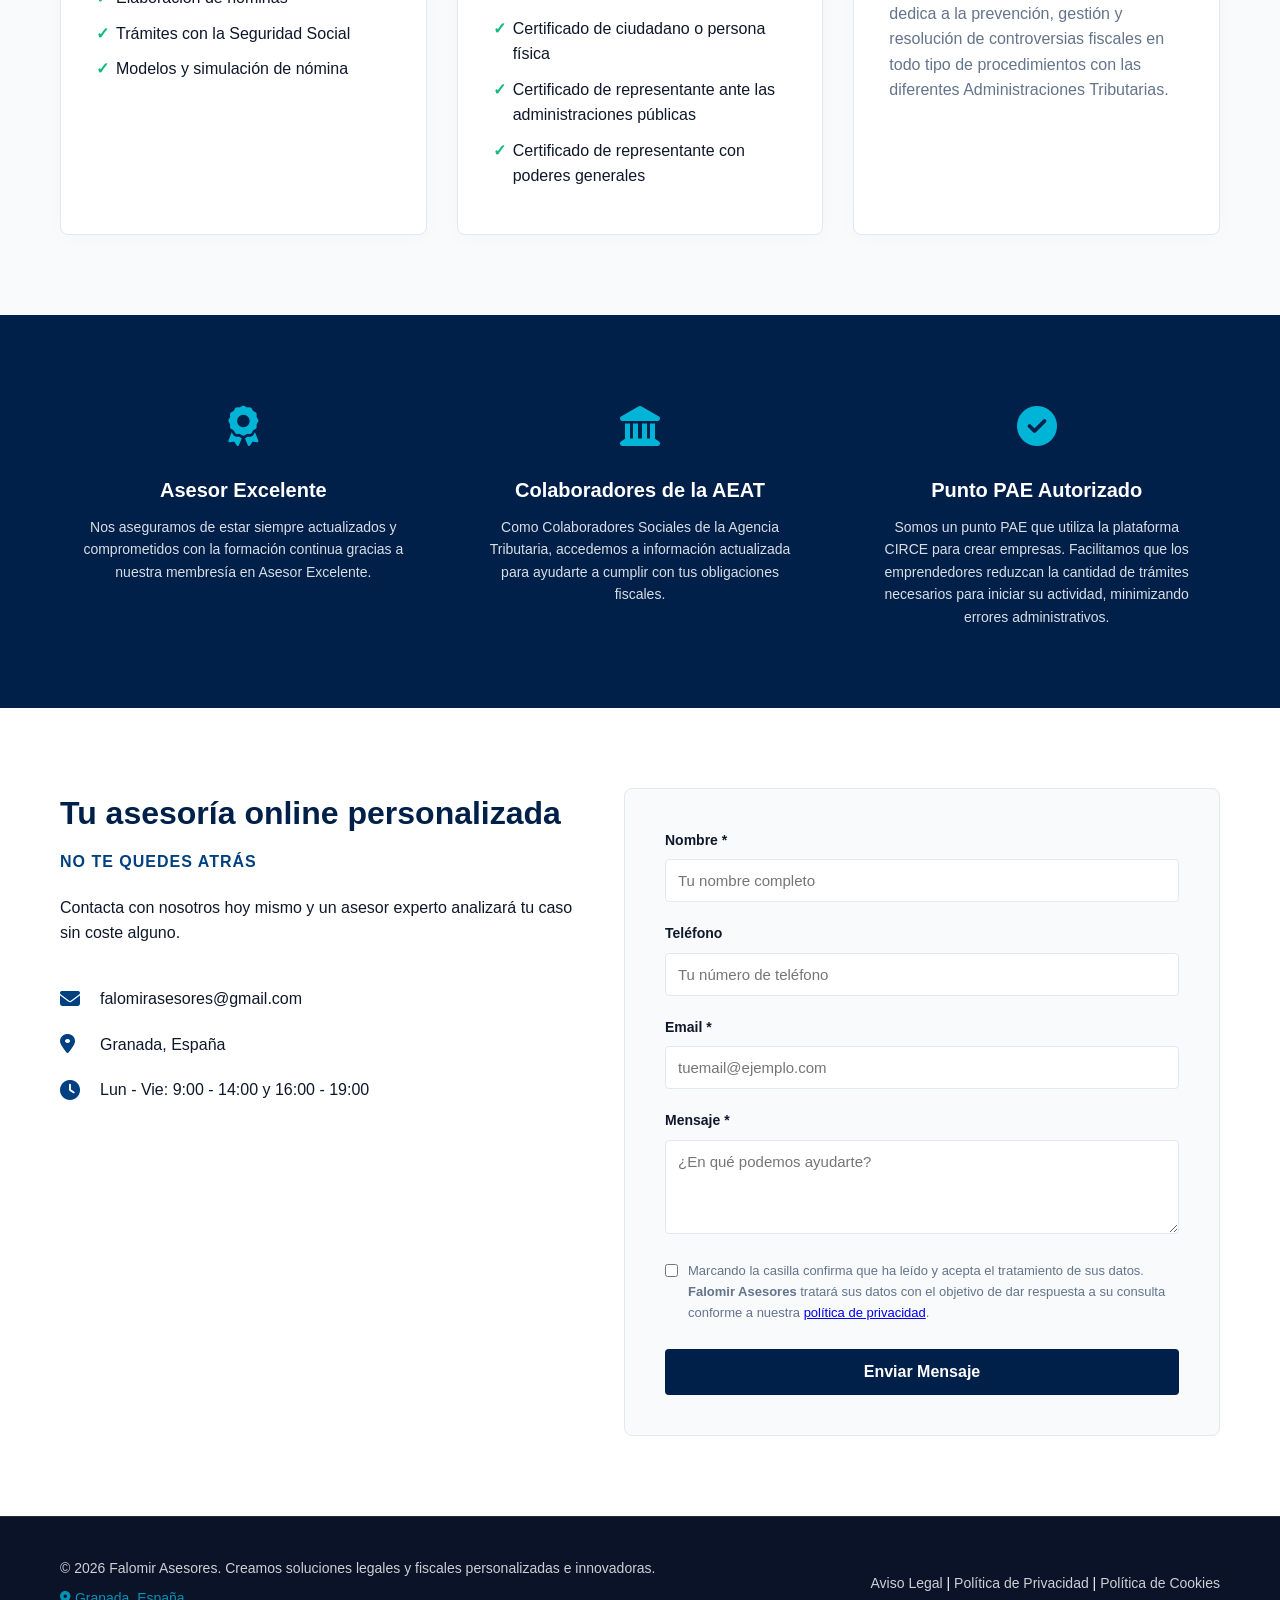
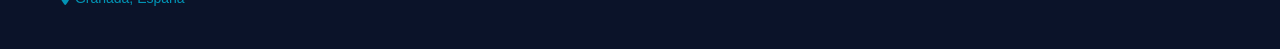
==== commit e719c5dc: "Update index.html" ====
--- a/index.html
+++ b/index.html
@@ -156,10 +156,6 @@
                 
                 <div class="contact-details">
                     <div class="detail-item">
-                        <i class="fa-solid fa-phone"></i>
-                        <span> Escríbenos a +34 626 53 42 55</span>
-                    </div>
-                    <div class="detail-item">
                         <i class="fa-solid fa-envelope"></i>
                         <span>falomirasesores@gmail.com</span>
                     </div>
@@ -227,11 +223,6 @@
         </div>
     </footer>
 
-    <a href="https://wa.me/34626534255?text=Hola,%20deseo%20realizar%20una%20consulta%20con%20Falomir%20Asesores." class="whatsapp-float" target="_blank" rel="noopener noreferrer" aria-label="Contacto por WhatsApp">
-        <i class="fa-brands fa-whatsapp"></i>
-        <span class="whatsapp-tooltip">¿Necesitas ayuda? Hablamos</span>
-    </a>
-
     <div id="cookie-banner" class="cookie-banner">
         <div class="cookie-content">
             <p><strong>Falomir Asesores</strong> únicamente utiliza cookies técnicas propias esenciales para permitir la navegación fluida y recordar las preferencias de aceptación de cookies del usuario.</p>
